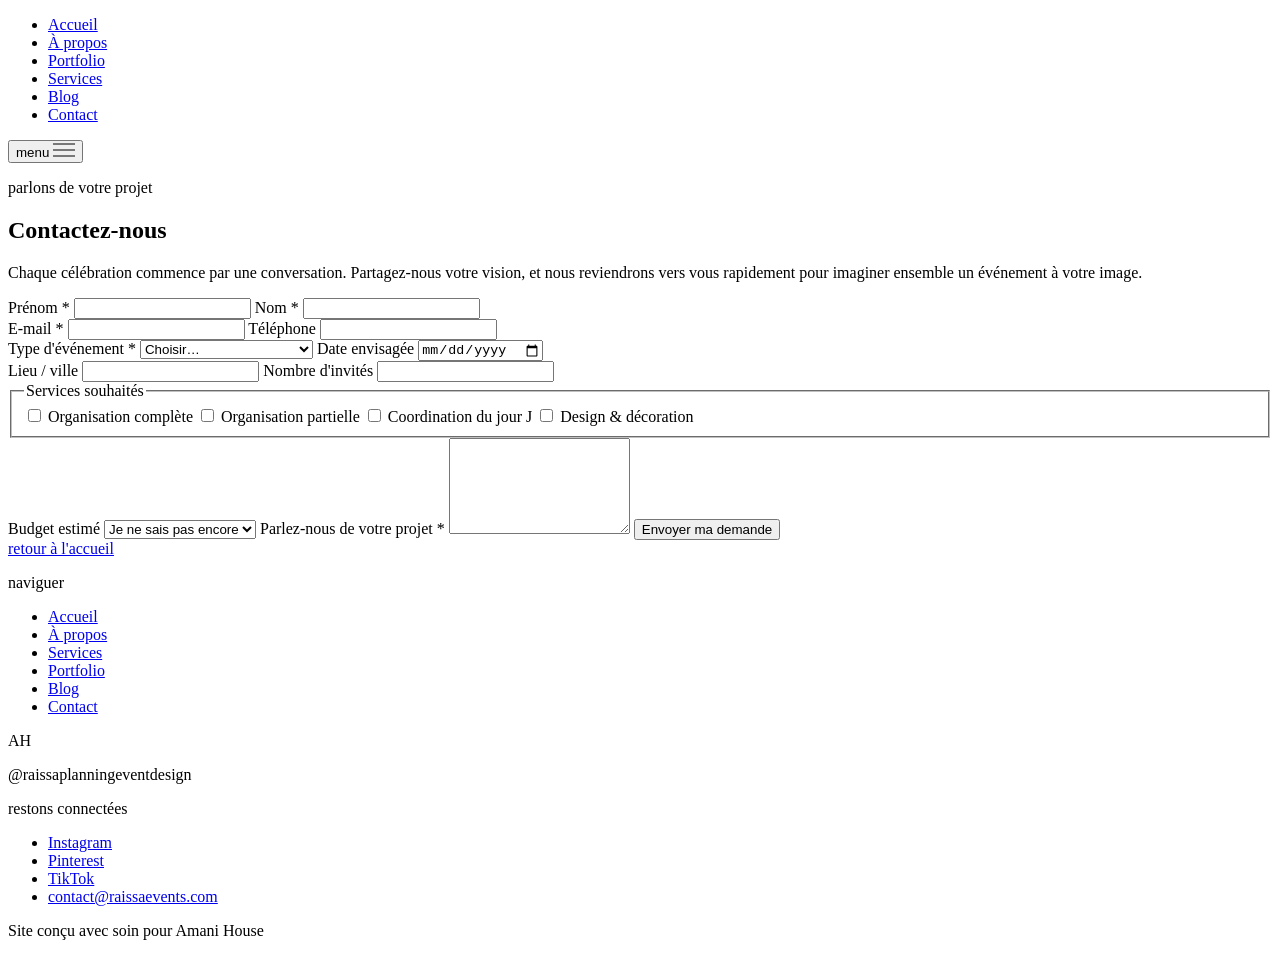
==== contact.html @ 2736f5f9 "Replace leftover R monograms with AH across the site Co-Authored-By: Claude Opus 5.5 <noreply@anthro" ====
<!DOCTYPE html>
<html lang="fr">
<head>
<meta charset="UTF-8" />
<meta name="viewport" content="width=device-width, initial-scale=1.0" />
<title>Contact — Amani House</title>
<meta name="description" content="Contactez Amani House pour l'organisation et le design de votre mariage ou événement." />
<link rel="preconnect" href="https://fonts.googleapis.com">
<link rel="preconnect" href="https://fonts.gstatic.com" crossorigin>
<link href="https://fonts.googleapis.com/css2?family=Bodoni+Moda:ital,opsz,wght@0,6..96,400;0,6..96,500;1,6..96,400&family=Ovo&family=Instrument+Serif:ital@0;1&family=Pinyon+Script&family=Great+Vibes&display=swap" rel="stylesheet">
<link rel="stylesheet" href="css/style.css?v=25" />
</head>
<body>

<!-- ===== NAVIGATION ===== -->
<header class="site-header">
  <nav class="nav-wrap">
    <ul class="nav-links">
      <li><a href="index.html#accueil">Accueil</a></li>
      <li><a href="index.html#a-propos">À propos</a></li>
      <li><a href="index.html#portfolio">Portfolio</a></li>
      <li><a href="index.html#services">Services</a></li>
      <li><a href="index.html#blog">Blog</a></li>
      <li><a href="contact.html" aria-current="page">Contact</a></li>
    </ul>
    <button class="menu-toggle" aria-label="Ouvrir le menu" aria-expanded="false">
      <span>menu</span>
      <svg width="22" height="14" viewBox="0 0 22 14" aria-hidden="true"><line x1="0" y1="1" x2="22" y2="1" stroke="currentColor"/><line x1="0" y1="7" x2="22" y2="7" stroke="currentColor"/><line x1="0" y1="13" x2="22" y2="13" stroke="currentColor"/></svg>
    </button>
  </nav>
</header>

<!-- ===== EN-TETE CONTACT ===== -->
<section class="contact-hero">
  <p class="eyebrow eyebrow-ivory center">parlons de votre projet</p>
  <h1 class="contact-title">Contactez-nous</h1>
  <p class="contact-intro">
    Chaque célébration commence par une conversation. Partagez-nous votre vision, et nous reviendrons vers vous
    rapidement pour imaginer ensemble un événement à votre image.
  </p>
</section>

<!-- ===== FORMULAIRE ===== -->
<section class="contact-section">
  <form class="contact-form" id="contact-form" novalidate>
    <div class="form-row">
      <label class="field">
        <span>Prénom *</span>
        <input type="text" name="prenom" autocomplete="given-name" required />
      </label>
      <label class="field">
        <span>Nom *</span>
        <input type="text" name="nom" autocomplete="family-name" required />
      </label>
    </div>

    <div class="form-row">
      <label class="field">
        <span>E-mail *</span>
        <input type="email" name="email" autocomplete="email" required />
      </label>
      <label class="field">
        <span>Téléphone</span>
        <input type="tel" name="telephone" autocomplete="tel" />
      </label>
    </div>

    <div class="form-row">
      <label class="field">
        <span>Type d'événement *</span>
        <select name="evenement" required>
          <option value="" selected disabled>Choisir…</option>
          <option>Mariage</option>
          <option>Fiançailles</option>
          <option>Anniversaire</option>
          <option>Baptême</option>
          <option>Événement professionnel</option>
          <option>Autre</option>
        </select>
      </label>
      <label class="field">
        <span>Date envisagée</span>
        <input type="date" name="date" />
      </label>
    </div>

    <div class="form-row">
      <label class="field">
        <span>Lieu / ville</span>
        <input type="text" name="lieu" />
      </label>
      <label class="field">
        <span>Nombre d'invités</span>
        <input type="number" name="invites" min="1" inputmode="numeric" />
      </label>
    </div>

    <fieldset class="field field-choices">
      <legend>Services souhaités</legend>
      <label class="choice"><input type="checkbox" name="services" value="Organisation complète" /> Organisation complète</label>
      <label class="choice"><input type="checkbox" name="services" value="Organisation partielle" /> Organisation partielle</label>
      <label class="choice"><input type="checkbox" name="services" value="Coordination du jour J" /> Coordination du jour J</label>
      <label class="choice"><input type="checkbox" name="services" value="Design & décoration" /> Design &amp; décoration</label>
    </fieldset>

    <label class="field">
      <span>Budget estimé</span>
      <select name="budget">
        <option value="" selected>Je ne sais pas encore</option>
        <option>Moins de 10 000 €</option>
        <option>10 000 € – 20 000 €</option>
        <option>20 000 € – 40 000 €</option>
        <option>Plus de 40 000 €</option>
      </select>
    </label>

    <label class="field">
      <span>Parlez-nous de votre projet *</span>
      <textarea name="message" rows="6" required></textarea>
    </label>

    <p class="form-error" id="form-error" hidden>Merci de remplir les champs marqués d'un *.</p>

    <button type="submit" class="btn btn-solid form-submit">Envoyer ma demande</button>
  </form>

  <div class="form-success" id="form-success" hidden>
    <p class="script-line">merci</p>
    <p>Votre demande est prête. Nous vous répondrons dans les plus brefs délais.</p>
  </div>
</section>

<!-- ===== FOOTER ===== -->
<footer class="site-footer">
  <a href="index.html#accueil" class="back-to-top">retour à l'accueil</a>

  <div class="footer-grid">
    <div class="footer-col">
      <p class="footer-title">naviguer</p>
      <ul>
        <li><a href="index.html#accueil">Accueil</a></li>
        <li><a href="index.html#a-propos">À propos</a></li>
        <li><a href="index.html#services">Services</a></li>
        <li><a href="index.html#portfolio">Portfolio</a></li>
        <li><a href="index.html#blog">Blog</a></li>
        <li><a href="contact.html">Contact</a></li>
      </ul>
    </div>

    <div class="footer-col footer-center">
      <div class="monogram">AH</div>
      <p class="footer-handle">@raissaplanningeventdesign</p>
    </div>

    <div class="footer-col footer-right">
      <p class="footer-title">restons connectées</p>
      <ul class="social-list">
        <li><a href="#" aria-label="Instagram">Instagram</a></li>
        <li><a href="#" aria-label="Pinterest">Pinterest</a></li>
        <li><a href="#" aria-label="TikTok">TikTok</a></li>
        <li><a href="mailto:contact@raissaevents.com" aria-label="Email">contact@raissaevents.com</a></li>
      </ul>
    </div>
  </div>

  <div class="footer-bottom">
    <p>Site conçu avec soin pour Amani House</p>
  </div>
</footer>

<script src="js/script.js?v=22"></script>
<script src="js/contact.js?v=22"></script>
</body>
</html>
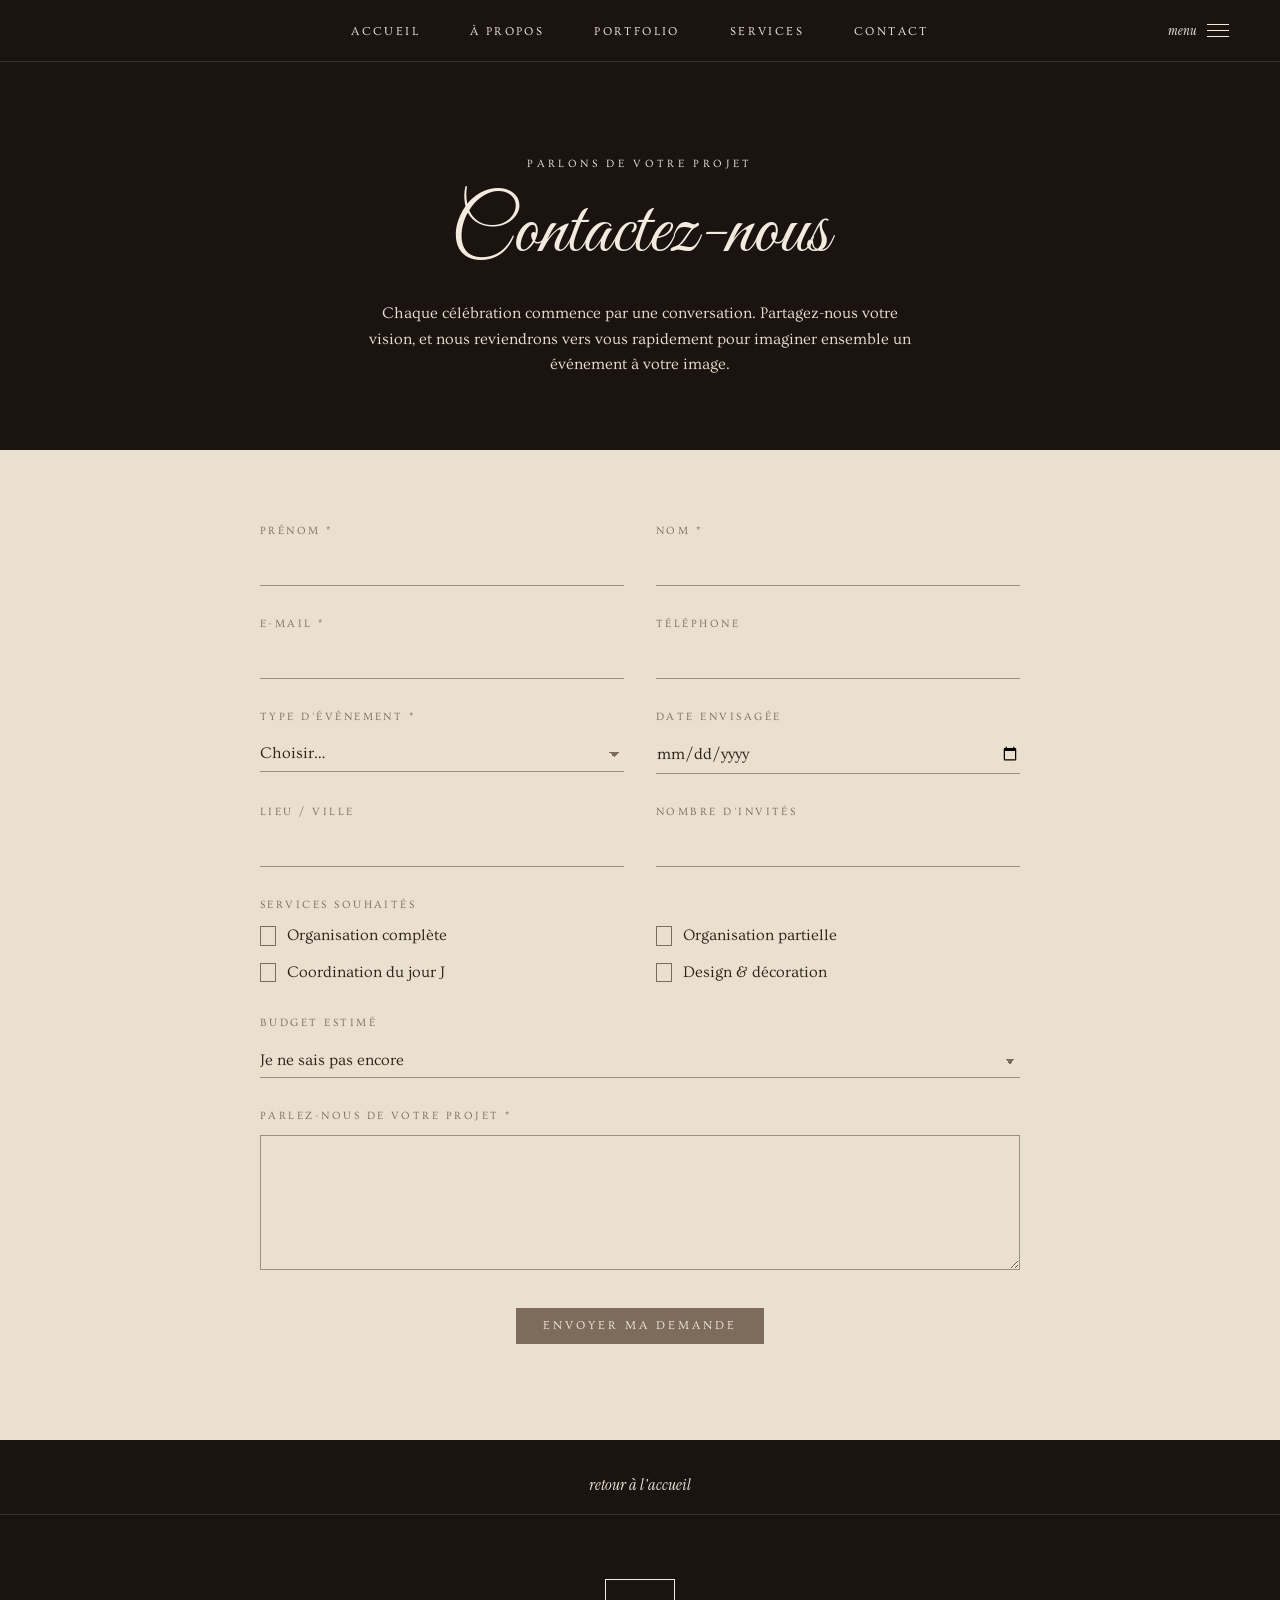
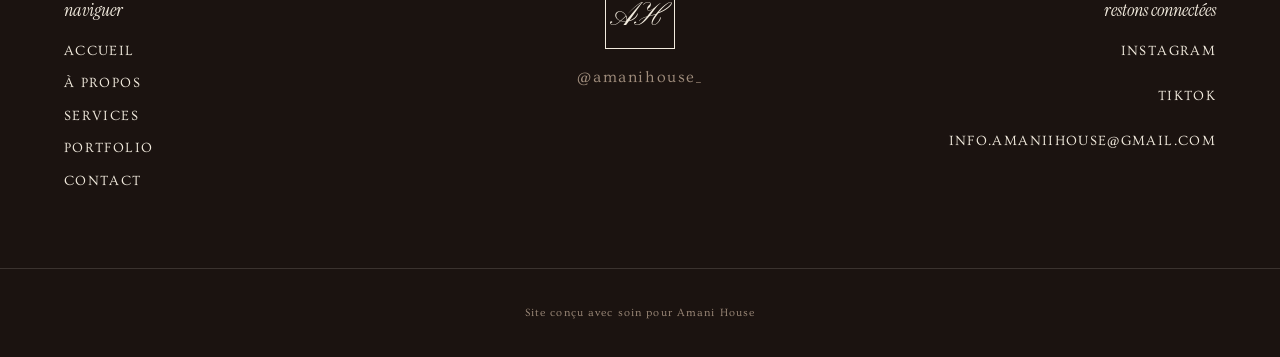
==== commit 17a379ad: "Add real client testimonials, update contact email and socials, hide newsletter - Add M & G, T & W a" ====
--- a/contact.html
+++ b/contact.html
@@ -20,7 +20,7 @@
       <li><a href="index.html#a-propos">À propos</a></li>
       <li><a href="index.html#portfolio">Portfolio</a></li>
       <li><a href="index.html#services">Services</a></li>
-      <li><a href="index.html#blog">Blog</a></li>
+      <!-- <li><a href="index.html#blog">Blog</a></li> -->
       <li><a href="contact.html" aria-current="page">Contact</a></li>
     </ul>
     <button class="menu-toggle" aria-label="Ouvrir le menu" aria-expanded="false">
@@ -142,23 +142,22 @@
         <li><a href="index.html#a-propos">À propos</a></li>
         <li><a href="index.html#services">Services</a></li>
         <li><a href="index.html#portfolio">Portfolio</a></li>
-        <li><a href="index.html#blog">Blog</a></li>
+        <!-- <li><a href="index.html#blog">Blog</a></li> -->
         <li><a href="contact.html">Contact</a></li>
       </ul>
     </div>
 
     <div class="footer-col footer-center">
       <div class="monogram">AH</div>
-      <p class="footer-handle">@raissaplanningeventdesign</p>
+      <p class="footer-handle">@amanihouse_</p>
     </div>
 
     <div class="footer-col footer-right">
       <p class="footer-title">restons connectées</p>
       <ul class="social-list">
-        <li><a href="#" aria-label="Instagram">Instagram</a></li>
-        <li><a href="#" aria-label="Pinterest">Pinterest</a></li>
-        <li><a href="#" aria-label="TikTok">TikTok</a></li>
-        <li><a href="mailto:contact@raissaevents.com" aria-label="Email">contact@raissaevents.com</a></li>
+        <li><a href="https://www.instagram.com/amanihouse_/" target="_blank" rel="noopener" aria-label="Instagram">Instagram</a></li>
+        <li><a href="https://www.tiktok.com/@amanihouse" target="_blank" rel="noopener" aria-label="TikTok">TikTok</a></li>
+        <li><a href="mailto:info.amaniihouse@gmail.com" aria-label="Email">info.amaniihouse@gmail.com</a></li>
       </ul>
     </div>
   </div>
--- a/css/style.css
+++ b/css/style.css
@@ -0,0 +1,779 @@
+/* =========================================================
+   RAISSA — Planning & Event Design
+   Palette : brun espresso profond + ivoire chaud + taupe doré
+   ========================================================= */
+
+:root {
+  --dark: #1b1310;
+  --dark-2: #241a15;
+  --cream: #f2ece0;
+  --cream-2: #e9e0cf;
+  --ivory: #f2ebde;
+  --taupe: #a18e7d;
+  --taupe-dark: #7d6c5c;
+  --text-dark: #2a2118;
+
+  --font-display: "Bodoni Moda", "Playfair Display", serif;
+  --font-body: "Ovo", serif;
+  --font-accent: "Instrument Serif", serif;
+  --font-script: "Pinyon Script", "Snell Roundhand", cursive;
+  /* Gotham (police payante) : Montserrat est l'equivalent libre le plus proche */
+  /* Dream Avenue (police payante) : Great Vibes est la calligraphie libre la plus proche */
+  --font-dream: "Dream Avenue", "Great Vibes", cursive;
+  --font-sans: "Gotham", "Montserrat", "Helvetica Neue", Arial, sans-serif;
+}
+
+* { box-sizing: border-box; }
+
+html {
+  scroll-behavior: smooth;
+  -webkit-text-size-adjust: 100%;
+  overflow-x: hidden; /* fallback */
+  overflow-x: clip;
+}
+
+body {
+  margin: 0;
+  overflow-x: hidden; /* fallback */
+  overflow-x: clip;
+  width: 100%;
+  font-family: var(--font-body);
+  color: var(--text-dark);
+  background: var(--cream);
+  line-height: 1.6;
+}
+
+img { max-width: 100%; display: block; }
+
+a { color: inherit; text-decoration: none; }
+
+.eyebrow {
+  font-family: var(--font-body);
+  font-size: 0.75rem;
+  letter-spacing: 0.3em;
+  text-transform: uppercase;
+  color: var(--taupe);
+}
+.eyebrow.center { text-align: center; }
+
+.serif-heading {
+  font-family: var(--font-display);
+  font-weight: 400;
+  letter-spacing: 0.02em;
+  text-transform: uppercase;
+  line-height: 1.15;
+  margin: 0.3em 0;
+}
+.serif-heading.center { text-align: center; }
+.serif-heading.faded { color: var(--taupe-dark); opacity: 0.55; }
+
+.script-line {
+  font-family: var(--font-accent);
+  font-style: italic;
+  text-align: center;
+  font-size: 1.4rem;
+  color: var(--taupe-dark);
+  margin: 0.2em 0 1.5em;
+  position: relative;
+}
+.script-line::after {
+  content: "";
+  display: block;
+  width: 60px;
+  height: 1px;
+  background: var(--taupe-dark);
+  margin: 0.8em auto 0;
+}
+
+.monogram {
+  width: 70px;
+  height: 70px;
+  border: 1px solid var(--ivory);
+  display: flex;
+  align-items: center;
+  justify-content: center;
+  /* monogramme calligraphie "a l'anglaise", identique partout */
+  font-family: var(--font-script);
+  font-style: normal;
+  font-size: 2rem;
+  white-space: nowrap;
+  /* la boucle du H deborde a droite et le script est haut : on recentre le dessin des lettres */
+  padding: 0.26em 0.28em 0 0;
+  color: var(--ivory);
+  margin: 0 auto;
+}
+.monogram-lg { width: 100px; height: 100px; font-size: 2.8rem; }
+
+.vertical-label {
+  writing-mode: vertical-rl;
+  font-size: 0.7rem;
+  letter-spacing: 0.25em;
+  text-transform: uppercase;
+  color: var(--taupe);
+  white-space: nowrap;
+}
+
+.btn {
+  display: inline-block;
+  padding: 0.9em 2.2em;
+  font-size: 0.75rem;
+  letter-spacing: 0.25em;
+  text-transform: uppercase;
+  border: 1px solid currentColor;
+  font-family: var(--font-body);
+  transition: all 0.3s ease;
+}
+.btn-outline {
+  color: var(--ivory);
+  border-color: var(--ivory);
+  background: transparent;
+}
+.btn-outline:hover { background: var(--ivory); color: var(--dark); }
+
+.btn-solid {
+  background: var(--taupe-dark);
+  color: var(--ivory);
+  border-color: var(--taupe-dark);
+}
+.btn-solid:hover { background: var(--dark); border-color: var(--dark); }
+
+.center-btn { display: table; margin: 2.5em auto 0; }
+
+.link-underline {
+  display: inline-block;
+  font-size: 0.75rem;
+  letter-spacing: 0.2em;
+  text-transform: uppercase;
+  border-bottom: 1px solid currentColor;
+  padding-bottom: 0.3em;
+}
+
+/* ---------- Placeholder photo blocks ---------- */
+.arch-photo, .about-photo, .portfolio-item, .service-photo {
+  background: linear-gradient(160deg, #8f8a7c 0%, #5f5b4f 60%, #3a372e 100%);
+  position: relative;
+  display: flex;
+  align-items: flex-end;
+  justify-content: center;
+  color: rgba(255,255,255,0.75);
+  font-family: var(--font-body);
+  font-size: 0.75rem;
+  letter-spacing: 0.15em;
+  text-transform: uppercase;
+  overflow: hidden;
+}
+.arch-photo::before, .about-photo::before, .portfolio-item::before {
+  content: attr(data-label);
+  padding: 1em;
+  opacity: 0.8;
+}
+/* Arche parfaite : un rayon volontairement plus grand que la largeur
+   se fait automatiquement ramener a largeur/2 par le navigateur (regle
+   CSS de "corner overlap"), ce qui produit un demi-cercle exact. */
+.arch-photo {
+  border-radius: 999px 999px 0 0;
+}
+
+.arch-photo.has-photo, .about-photo.has-photo, .portfolio-item.has-photo, .service-photo.has-photo {
+  background-size: cover;
+  background-position: center;
+}
+.arch-photo.has-photo::before, .about-photo.has-photo::before, .portfolio-item.has-photo::before, .service-photo.has-photo::before {
+  content: none;
+}
+
+/* ---------- Header / Nav ---------- */
+.site-header {
+  position: fixed;
+  top: 0; left: 0; right: 0;
+  z-index: 100;
+  background: var(--dark);
+  border-bottom: 1px solid rgba(242,235,222,0.15);
+}
+.nav-wrap {
+  width: 100%;
+  display: flex;
+  align-items: center;
+  justify-content: center;
+  padding: 1.1rem 0;
+  position: relative;
+}
+.nav-links {
+  list-style: none;
+  display: flex;
+  gap: 50px;
+  margin: 0;
+  padding: 0;
+}
+.nav-links a {
+  font-size: 0.75rem;
+  letter-spacing: 0.2em;
+  text-transform: uppercase;
+  color: var(--ivory);
+}
+.menu-toggle {
+  position: absolute;
+  right: 45px;
+  top: 50%;
+  transform: translateY(-50%);
+  background: none;
+  border: none;
+  color: var(--ivory);
+  display: flex;
+  align-items: center;
+  gap: 0.6rem;
+  font-family: var(--font-accent);
+  font-style: italic;
+  cursor: pointer;
+}
+
+/* ---------- Hero ---------- */
+.hero {
+  min-height: 100vh;
+  display: flex;
+  align-items: center;
+  justify-content: center;
+  position: relative;
+  text-align: center;
+  padding: 6rem 1.5rem 3rem;
+  overflow: hidden;
+}
+
+/* Carrousel de fond : chaque slide s'estompe (opacite) pour laisser
+   apparaitre une nouvelle couleur/photo, defilement automatique en JS. */
+.hero-slides { position: absolute; inset: 0; z-index: 0; }
+.hero-slide {
+  position: absolute;
+  inset: 0;
+  opacity: 0;
+  transition: opacity 1.6s ease;
+  display: flex;
+  align-items: flex-end;
+  justify-content: center;
+  color: rgba(255,255,255,0.6);
+  font-family: var(--font-body);
+  font-size: 0.75rem;
+  letter-spacing: 0.15em;
+  text-transform: uppercase;
+}
+.hero-slide::before { content: attr(data-label); padding: 2rem; opacity: 0.7; }
+.hero-slide.is-active { opacity: 1; }
+.hero-slide:nth-child(1) { background: linear-gradient(160deg, #4a4436 0%, #241f18 55%, #17110d 100%); }
+.hero-slide:nth-child(2) { background: linear-gradient(160deg, #4a3a36 0%, #241a18 55%, #170d0d 100%); }
+.hero-slide:nth-child(3) { background: linear-gradient(160deg, #364a3f 0%, #182420 55%, #0d1712 100%); }
+.hero-slide:nth-child(4) { background: linear-gradient(160deg, #3a3a4a 0%, #1a1a24 55%, #0d0d17 100%); }
+.hero-slide.has-photo {
+  background-size: cover;
+  background-position: center;
+}
+.hero-slide.has-photo::before { content: none; }
+.hero-slide.has-photo::after {
+  content: '';
+  position: absolute;
+  inset: 0;
+  background: linear-gradient(180deg, rgba(0,0,0,0.15) 0%, rgba(0,0,0,0.5) 100%);
+}
+
+.hero-overlay {
+  position: absolute;
+  inset: 0;
+  z-index: 1;
+  background: rgba(15, 10, 8, 0.35);
+}
+.hero-content { position: relative; z-index: 2; max-width: 1000px; }
+.hero-estd {
+  display: flex;
+  align-items: center;
+  justify-content: center;
+  gap: 1.2rem;
+  color: var(--ivory);
+  font-size: 0.75rem;
+  letter-spacing: 0.3em;
+  margin-bottom: 1.5rem;
+}
+.hero-estd .monogram {
+  margin: 0;
+  width: 84px;
+  font-size: 2.1rem;
+}
+.hero-title {
+  font-family: var(--font-display);
+  /* "Amani House" toujours sur une seule ligne : la taille suit la largeur de l'ecran */
+  font-size: clamp(2rem, 10.5vw, 7rem);
+  white-space: nowrap;
+  color: var(--ivory);
+  margin: 0;
+  text-transform: uppercase;
+  letter-spacing: 0.02em;
+  line-height: 1.05;
+}
+.hero-subtitle {
+  font-family: var(--font-display);
+  font-style: italic;
+  font-size: clamp(1.3rem, 3vw, 2rem);
+  color: var(--ivory);
+  margin: 0.3em 0;
+}
+.hero-tagline {
+  font-size: 0.75rem;
+  letter-spacing: 0.35em;
+  text-transform: uppercase;
+  color: var(--taupe);
+  margin-bottom: 2.5rem;
+}
+
+/* ---------- Intro / Definition ---------- */
+.intro-dark {
+  background: var(--dark);
+  color: var(--ivory);
+  padding: 6rem 1.5rem;
+  position: relative;
+  overflow: hidden;
+}
+
+.eyebrow-ivory { color: var(--ivory); font-size: 0.7rem; }
+
+.intro-text-block { position: relative; z-index: 1; text-align: center; max-width: 1000px; margin: 0 auto 4rem; }
+.intro-text-block .serif-heading {
+  color: var(--ivory);
+  font-family: var(--font-dream);
+  text-transform: none;
+  letter-spacing: 0;
+  line-height: 1.25;
+  /* une seule ligne sur ordinateur/tablette : la taille suit la largeur de l'ecran */
+  white-space: nowrap;
+  font-size: clamp(1.2rem, 3.6vw, 3rem);
+}
+.intro-columns {
+  position: relative;
+  z-index: 1;
+  max-width: 1100px;
+  margin: 0 auto;
+  display: grid;
+  grid-template-columns: 1fr 1fr;
+  gap: 3rem;
+  align-items: center;
+}
+.intro-quote p {
+  /* meme police que le sur-titre "Organisation reflechie & design raffine" */
+  font-family: var(--font-body);
+  font-size: 1.1rem;
+  letter-spacing: 0.04em;
+  line-height: 1.85;
+  text-align: center;
+}
+.intro-photo { height: 380px; }
+
+/* ---------- About ---------- */
+.about-cream {
+  background: var(--cream-2);
+  padding: 6rem 1.5rem;
+  display: grid;
+  grid-template-columns: auto 1fr 380px;
+  gap: 3rem;
+  max-width: 1300px;
+  margin: 0 auto;
+  align-items: center;
+}
+.about-photo-wrap { display: flex; align-items: center; gap: 1.5rem; }
+.about-photo { width: 320px; max-width: 100%; height: 400px; }
+.about-text { max-width: 480px; }
+.about-text .serif-heading { font-size: clamp(2.2rem, 5vw, 3.5rem); color: var(--taupe-dark); }
+.about-text .heading-small { display: block; font-size: 0.45em; letter-spacing: 0.08em; margin-top: 0.3em; }
+.about-body { margin: 1.2em 0; }
+.about-photo-2 { width: 100%; height: 460px; align-self: stretch; }
+
+/* ---------- Testimonials ---------- */
+.testimonials {
+  background: var(--dark-2);
+  color: var(--ivory);
+  padding: 6rem 1.5rem;
+  text-align: center;
+  position: relative;
+}
+.side-left { position: absolute; left: 1.5rem; top: 50%; transform: translateY(-50%); }
+.side-right { position: absolute; right: 1.5rem; top: 50%; transform: translateY(-50%); }
+.testimonial-feature {
+  font-family: var(--font-display);
+  font-size: clamp(1.8rem, 4vw, 3rem);
+  max-width: 900px;
+  margin: 2rem auto 1.5rem;
+  text-transform: uppercase;
+}
+.testimonial-body { max-width: 600px; margin: 0 auto 0.5em; font-style: italic; color: var(--taupe); }
+.testimonial-author { letter-spacing: 0.2em; text-transform: uppercase; font-size: 0.8rem; color: var(--taupe); margin-bottom: 2rem; }
+
+.testimonial-nav { display: flex; justify-content: center; gap: 2.5rem; margin-bottom: 3rem; }
+.testimonial-nav button {
+  background: none;
+  border: none;
+  color: var(--ivory);
+  font-family: var(--font-body);
+  font-size: 0.75rem;
+  letter-spacing: 0.2em;
+  text-transform: uppercase;
+  cursor: pointer;
+  border-bottom: 1px solid transparent;
+}
+.testimonial-nav button:hover { border-bottom-color: var(--taupe); }
+
+/* Rangee de 3 photos en arche, celle du centre plus grande et surelevee
+   ("peek carousel") comme dans l'original. */
+.testimonial-photos {
+  position: relative;
+  max-width: 1100px;
+  margin: 0 auto;
+  display: flex;
+  align-items: flex-end;
+  justify-content: center;
+  gap: 1.5rem;
+}
+.peek-photo { flex: 1 1 0; height: 260px; max-width: 320px; }
+.peek-photo.peek-center { height: 340px; max-width: 380px; z-index: 2; }
+.testimonial-dots { display: none; }
+
+/* ---------- Video Moment ---------- */
+.video-moment {
+  background: var(--dark-2);
+  padding: 5rem 1.5rem 6rem;
+  text-align: center;
+}
+.video-frame {
+  width: 320px;
+  max-width: 100%;
+  height: 560px;
+  margin: 2rem auto 0;
+  border-radius: 999px 999px 0 0;
+  overflow: hidden;
+}
+.video-frame video {
+  width: 100%;
+  height: 100%;
+  object-fit: cover;
+  display: block;
+}
+
+/* ---------- Portfolio ---------- */
+.portfolio { background: var(--dark); color: var(--ivory); padding: 6rem 1.5rem; }
+.portfolio .serif-heading { font-size: clamp(1.8rem, 4vw, 2.8rem); color: var(--ivory); }
+.portfolio-grid {
+  max-width: 1200px;
+  margin: 3rem auto 0;
+  display: grid;
+  grid-template-columns: repeat(4, 1fr);
+  gap: 1.2rem;
+}
+.portfolio-item { height: 320px; }
+
+/* ---------- Dream Celebration ---------- */
+.dream-cream {
+  background: var(--cream);
+  padding: 6rem 1.5rem;
+  text-align: center;
+}
+.dream-cream .serif-heading { font-size: clamp(1.8rem, 5vw, 3rem); }
+.dream-body { max-width: 620px; margin: 0 auto 2rem; text-align: center; }
+.dream-cream .btn { display: table; margin: 0 auto; }
+
+/* ---------- Services ---------- */
+.services { background: var(--dark); padding: 4rem 0; }
+.service-row {
+  max-width: 1300px;
+  margin: 0 auto;
+  display: flex;
+  align-items: center;
+  gap: 4rem;
+  padding: 4rem 4vw;
+}
+.service-photo { flex: 0 0 42%; height: 460px; }
+.service-text { flex: 1; color: var(--ivory); }
+.service-text .serif-heading { font-size: clamp(1.8rem, 4vw, 2.6rem); color: var(--ivory); }
+.service-text .heading-oneline { white-space: nowrap; font-size: clamp(1.1rem, 2.5vw, 2.2rem); }
+/* meme ecriture calligraphiee que "Pour celebrer vos moments precieux..." */
+.service-text .heading-script {
+  font-family: var(--font-dream);
+  text-transform: none;
+  letter-spacing: 0;
+  line-height: 1.25;
+  font-size: clamp(1.8rem, 3.6vw, 3.2rem);
+}
+/* meme ecriture que le texte "Bienvenue chez Amani House..." */
+.service-text p,
+.service-list li {
+  font-family: var(--font-body);
+  font-size: 1.1rem;
+  letter-spacing: 0.04em;
+  line-height: 1.85;
+}
+.service-text p { margin-bottom: 1.2em; }
+.service-list {
+  list-style: none;
+  margin: 0 0 2em;
+  padding: 0;
+}
+.service-list li {
+  padding: 0.35em 0 0.35em 1.6em;
+  position: relative;
+}
+.service-list li::before {
+  content: "";
+  position: absolute;
+  left: 0.2em;
+  top: 1.27em; /* milieu de la premiere ligne */
+  width: 0.6em;
+  height: 1px;
+  background: var(--taupe);
+}
+
+/* ---------- Philosophy ---------- */
+.philosophy {
+  background: var(--dark-2);
+  color: var(--ivory);
+  text-align: center;
+  padding: 6rem 1.5rem;
+}
+.philosophy-quote {
+  font-family: var(--font-accent);
+  font-style: italic;
+  font-size: clamp(1.4rem, 4vw, 2.2rem);
+  color: var(--taupe);
+  max-width: 700px;
+  margin: 0 auto 1rem;
+}
+.philosophy-sub { font-size: 0.8rem; letter-spacing: 0.15em; text-transform: uppercase; opacity: 0.7; }
+
+/* ---------- Blog / Newsletter ---------- */
+.blog-teaser {
+  background: var(--cream-2);
+  padding: 6rem 1.5rem;
+  text-align: center;
+}
+.blog-teaser .serif-heading { font-size: clamp(1.8rem, 4vw, 2.6rem); }
+.newsletter-form {
+  display: flex;
+  justify-content: center;
+  gap: 0.8rem;
+  max-width: 480px;
+  margin: 2rem auto 0;
+  flex-wrap: wrap;
+}
+.newsletter-form input {
+  flex: 1;
+  min-width: 220px;
+  padding: 0.9em 1.2em;
+  border: 1px solid var(--taupe);
+  background: transparent;
+  font-family: var(--font-body);
+}
+
+/* ---------- Footer ---------- */
+.site-footer { background: var(--dark); color: var(--ivory); padding-top: 1rem; }
+.back-to-top {
+  display: block;
+  text-align: center;
+  font-family: var(--font-accent);
+  font-style: italic;
+  padding: 1rem;
+  border-bottom: 1px solid rgba(242,235,222,0.15);
+}
+.footer-grid {
+  max-width: 1200px;
+  margin: 0 auto;
+  display: grid;
+  grid-template-columns: 1fr auto 1fr;
+  gap: 2rem;
+  padding: 4rem 1.5rem;
+}
+.footer-title { font-family: var(--font-accent); font-style: italic; font-size: 1.1rem; margin-bottom: 1rem; }
+.footer-col ul { list-style: none; padding: 0; margin: 0; }
+.footer-col li { margin-bottom: 0.8em; letter-spacing: 0.1em; font-size: 0.85rem; text-transform: uppercase; }
+.footer-center { text-align: center; }
+.footer-handle { margin-top: 1rem; color: var(--taupe); letter-spacing: 0.1em; }
+.footer-right { text-align: right; }
+.social-list { display: flex; flex-direction: column; gap: 0.8em; }
+.footer-bottom {
+  text-align: center;
+  font-size: 0.7rem;
+  letter-spacing: 0.1em;
+  color: var(--taupe);
+  padding: 1.5rem;
+  border-top: 1px solid rgba(242,235,222,0.15);
+}
+
+/* ---------- Page contact ---------- */
+.contact-hero {
+  background: var(--dark);
+  color: var(--ivory);
+  text-align: center;
+  padding: 9rem 1.5rem 4.5rem;
+}
+.contact-title {
+  font-family: var(--font-dream);
+  font-weight: 400;
+  font-size: clamp(3rem, 8vw, 5rem);
+  line-height: 1.1;
+  margin: 0.2em 0 0.3em;
+}
+.contact-intro { max-width: 560px; margin: 0 auto; color: var(--cream-2); }
+
+.contact-section { background: var(--cream-2); padding: 4.5rem 1.5rem 6rem; }
+.contact-form, .form-success { max-width: 760px; margin: 0 auto; }
+.form-row { display: grid; grid-template-columns: 1fr 1fr; gap: 0 2rem; }
+.field { display: block; margin: 0 0 1.8rem; border: 0; padding: 0; min-width: 0; }
+.field > span, .field legend {
+  display: block;
+  font-size: 0.7rem;
+  letter-spacing: 0.22em;
+  text-transform: uppercase;
+  color: var(--taupe-dark);
+  margin-bottom: 0.6rem;
+  padding: 0;
+}
+.field input, .field select, .field textarea {
+  width: 100%;
+  font-family: var(--font-body);
+  font-size: 1rem; /* 16px minimum : evite le zoom automatique de Safari iOS */
+  color: var(--text-dark);
+  background: transparent;
+  border: 0;
+  border-bottom: 1px solid var(--taupe);
+  border-radius: 0;
+  padding: 0.55rem 0;
+  -webkit-appearance: none;
+  appearance: none;
+}
+.field textarea { border: 1px solid var(--taupe); padding: 0.8rem; resize: vertical; }
+.field select {
+  background-image: linear-gradient(45deg, transparent 50%, var(--taupe-dark) 50%), linear-gradient(135deg, var(--taupe-dark) 50%, transparent 50%);
+  background-position: calc(100% - 10px) 55%, calc(100% - 5px) 55%;
+  background-size: 5px 5px;
+  background-repeat: no-repeat;
+  padding-right: 1.5rem;
+}
+.field input:focus, .field select:focus, .field textarea:focus { outline: none; border-color: var(--dark); }
+.field.is-invalid input, .field.is-invalid select, .field.is-invalid textarea { border-color: #a14a3b; }
+.field-choices { display: grid; grid-template-columns: 1fr 1fr; gap: 0.7rem 2rem; }
+.field-choices legend { grid-column: 1 / -1; }
+.choice { display: flex; align-items: center; gap: 0.7rem; cursor: pointer; }
+.choice input {
+  -webkit-appearance: none;
+  appearance: none;
+  flex: 0 0 auto;
+  width: 16px;
+  height: 16px;
+  border: 1px solid var(--taupe-dark);
+  margin: 0;
+  display: grid;
+  place-content: center;
+}
+.choice input:checked { background: var(--taupe-dark); box-shadow: inset 0 0 0 3px var(--cream-2); }
+.form-error { color: #a14a3b; font-size: 0.9rem; margin: -0.6rem 0 1.4rem; }
+.form-submit { display: block; margin: 0.5rem auto 0; cursor: pointer; }
+.form-submit:disabled { opacity: 0.6; cursor: default; }
+.form-success { text-align: center; padding: 2rem 0; }
+.form-success .script-line { font-size: 2.4rem; }
+
+/* ---------- Responsive ---------- */
+@media (max-width: 900px) {
+  .intro-columns { grid-template-columns: 1fr; }
+  .portfolio-grid { grid-template-columns: repeat(2, 1fr); }
+  .footer-grid { grid-template-columns: 1fr; text-align: center; }
+  .footer-right { text-align: center; }
+  .side-left, .side-right { display: none; }
+  .service-row, .service-row.reverse { flex-direction: column; }
+  .service-photo { flex-basis: auto; width: 100%; }
+  /* Photos des avis : carrousel qu'on fait glisser au doigt */
+  .testimonial-photos {
+    justify-content: flex-start;
+    align-items: stretch;
+    gap: 1rem;
+    margin: 0 -1.5rem;
+    padding: 0 calc(50vw - 130px);
+    overflow-x: auto;
+    scroll-snap-type: x mandatory;
+    -webkit-overflow-scrolling: touch;
+    scrollbar-width: none;
+  }
+  .testimonial-photos::-webkit-scrollbar { display: none; }
+  .peek-photo,
+  .peek-photo.peek-center {
+    flex: 0 0 260px;
+    max-width: none;
+    height: 340px;
+    scroll-snap-align: center;
+  }
+  .testimonial-dots { display: flex; justify-content: center; gap: 0.6rem; margin-top: 1.4rem; }
+  .testimonial-dots span {
+    width: 7px;
+    height: 7px;
+    border-radius: 50%;
+    border: 1px solid var(--taupe);
+    transition: background 0.3s ease;
+  }
+  .testimonial-dots span.is-active { background: var(--ivory); border-color: var(--ivory); }
+
+  /* Le libelle vertical provoque un debordement horizontal sur Safari iOS
+     (bande blanche a gauche) : on le masque sur mobile. */
+  .about-photo-wrap .vertical-label { display: none; }
+
+  /* A propos : une seule colonne centree (flex plutot que grid,
+     plus fiable sur Safari iOS) */
+  .about-cream {
+    display: flex;
+    flex-direction: column;
+    align-items: center;
+    text-align: center;
+    gap: 2.5rem;
+    padding: 4.5rem 1.5rem;
+    width: 100%;
+  }
+  .about-photo-wrap { width: 100%; justify-content: center; }
+  .about-photo,
+  .about-photo-2 { width: 100%; max-width: 300px; height: 380px; margin: 0 auto; align-self: center; }
+  .about-text { width: 100%; max-width: 340px; margin: 0 auto; }
+  .about-text .serif-heading { font-size: 2.2rem; }
+  .about-body { font-size: 0.95rem; line-height: 1.7; }
+
+  .intro-photo { width: 100%; max-width: 380px; margin: 0 auto; }
+
+  /* Services : photo toujours au-dessus, texte centre */
+  .service-row { gap: 2rem; padding: 3rem 1.5rem; text-align: center; }
+  .service-text .heading-oneline { font-size: 4.8vw; }
+  .service-text .heading-script { font-size: 8.5vw; }
+  .form-row, .field-choices { grid-template-columns: 1fr; }
+  .service-list { text-align: left; max-width: 360px; margin-left: auto; margin-right: auto; }
+  .service-row .service-photo { order: -1; max-width: 380px; height: 420px; margin: 0 auto; }
+}
+
+@media (max-width: 640px) {
+  .nav-links { display: none; }
+  .nav-links.nav-open {
+    display: flex;
+    flex-direction: column;
+    position: absolute;
+    top: 100%;
+    left: 0;
+    right: 0;
+    background: var(--dark);
+    padding: 1.5rem;
+    gap: 1.2rem;
+    align-items: center;
+  }
+  .menu-toggle { display: flex; right: 1.5rem; }
+  .nav-wrap { justify-content: flex-start; min-height: 3.4rem; }
+
+  /* Les <br> des titres creent des coupures bancales sur petit ecran */
+  .serif-heading br { display: none; }
+  /* sur telephone, la phrase est trop longue pour une ligne : deux lignes equilibrees */
+  .intro-text-block .serif-heading { white-space: normal; text-wrap: balance; font-size: 1.9rem; }
+
+  .hero-subtitle { font-size: 1.2rem; }
+  .hero-tagline, .eyebrow { letter-spacing: 0.2em; }
+  .hero-tagline { max-width: 290px; margin-left: auto; margin-right: auto; line-height: 1.9; text-wrap: balance; }
+  /* l'espacement des lettres ajoute un vide apres le dernier caractere :
+     on le compense pour un centrage optique exact */
+  .hero-tagline, .eyebrow.center, .eyebrow-ivory { padding-left: 0.2em; }
+  .btn { padding-left: 2.45em; }
+
+  .footer-handle { font-size: 0.85rem; word-break: break-word; }
+}
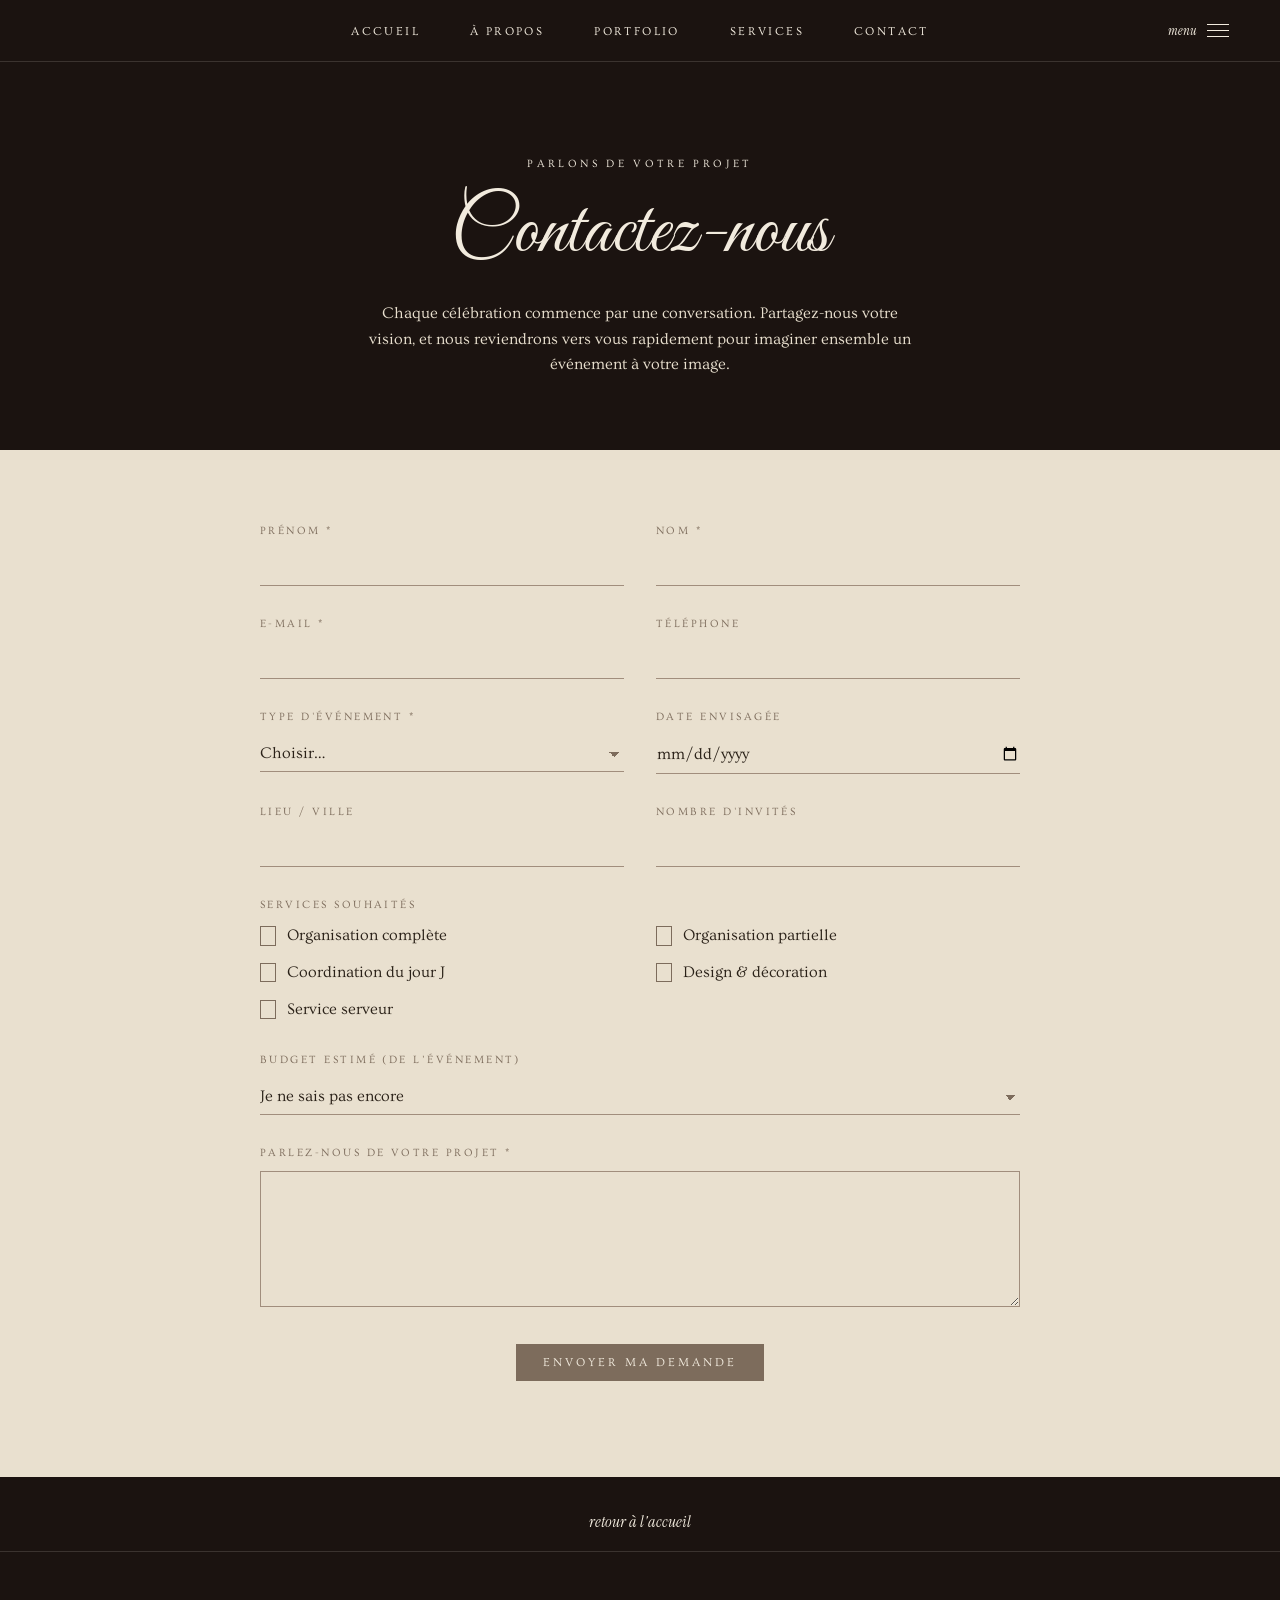
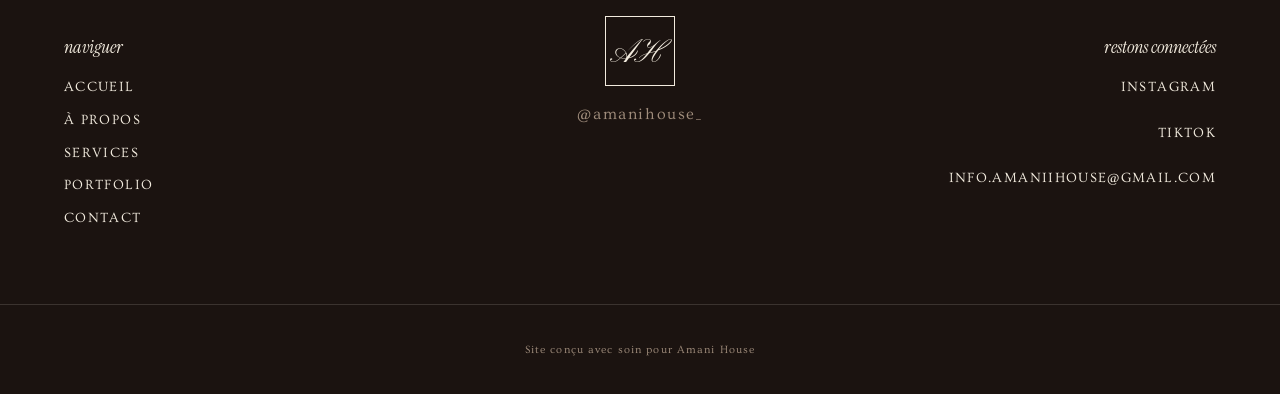
==== commit 1d498f04: "Add waiter service option and clarify event budget label in contact form Co-Authored-By: Claude Opus" ====
--- a/contact.html
+++ b/contact.html
@@ -8,7 +8,7 @@
 <link rel="preconnect" href="https://fonts.googleapis.com">
 <link rel="preconnect" href="https://fonts.gstatic.com" crossorigin>
 <link href="https://fonts.googleapis.com/css2?family=Bodoni+Moda:ital,opsz,wght@0,6..96,400;0,6..96,500;1,6..96,400&family=Ovo&family=Instrument+Serif:ital@0;1&family=Pinyon+Script&family=Great+Vibes&display=swap" rel="stylesheet">
-<link rel="stylesheet" href="css/style.css?v=25" />
+<link rel="stylesheet" href="css/style.css?v=26" />
 </head>
 <body>
 
@@ -101,10 +101,11 @@
       <label class="choice"><input type="checkbox" name="services" value="Organisation partielle" /> Organisation partielle</label>
       <label class="choice"><input type="checkbox" name="services" value="Coordination du jour J" /> Coordination du jour J</label>
       <label class="choice"><input type="checkbox" name="services" value="Design & décoration" /> Design &amp; décoration</label>
+      <label class="choice"><input type="checkbox" name="services" value="Service serveur" /> Service serveur</label>
     </fieldset>
 
     <label class="field">
-      <span>Budget estimé</span>
+      <span>Budget estimé (de l’événement)</span>
       <select name="budget">
         <option value="" selected>Je ne sais pas encore</option>
         <option>Moins de 10 000 €</option>
@@ -167,7 +168,7 @@
   </div>
 </footer>
 
-<script src="js/script.js?v=22"></script>
-<script src="js/contact.js?v=22"></script>
+<script src="js/script.js?v=25"></script>
+<script src="js/contact.js?v=25"></script>
 </body>
 </html>
--- a/css/style.css
+++ b/css/style.css
@@ -777,3 +777,41 @@
 
   .footer-handle { font-size: 0.85rem; word-break: break-word; }
 }
+
+/* ---------- Page portfolio ---------- */
+.gallery-section { background: var(--cream-2); padding: 4rem 1.5rem 6rem; }
+/* colonnes facon mosaique : chaque photo garde son format (portrait ou paysage) */
+.gallery { max-width: 1200px; margin: 0 auto; columns: 3 300px; column-gap: 1rem; }
+.gallery-item { display: block; margin-bottom: 1rem; break-inside: avoid; overflow: hidden; cursor: zoom-in; }
+.gallery-item img { display: block; width: 100%; height: auto; transition: transform 0.6s ease; }
+.gallery-item:hover img { transform: scale(1.03); }
+
+.lightbox {
+  position: fixed;
+  inset: 0;
+  z-index: 200;
+  background: rgba(20, 15, 13, 0.94);
+  display: flex;
+  align-items: center;
+  justify-content: center;
+  padding: 3rem 4rem;
+}
+.lightbox[hidden] { display: none; }
+.lightbox img { max-width: 100%; max-height: 100%; object-fit: contain; }
+.lightbox button {
+  position: absolute;
+  background: none;
+  border: 0;
+  color: var(--ivory);
+  font-size: 2.5rem;
+  line-height: 1;
+  cursor: pointer;
+  padding: 0.5rem 0.8rem;
+}
+.lightbox-close { top: 1rem; right: 1rem; }
+.lightbox-prev { left: 0.5rem; top: 50%; transform: translateY(-50%); }
+.lightbox-next { right: 0.5rem; top: 50%; transform: translateY(-50%); }
+@media (max-width: 600px) {
+  .lightbox { padding: 3.5rem 0.5rem; }
+  .lightbox-prev, .lightbox-next { top: auto; bottom: 0.5rem; transform: none; }
+}
